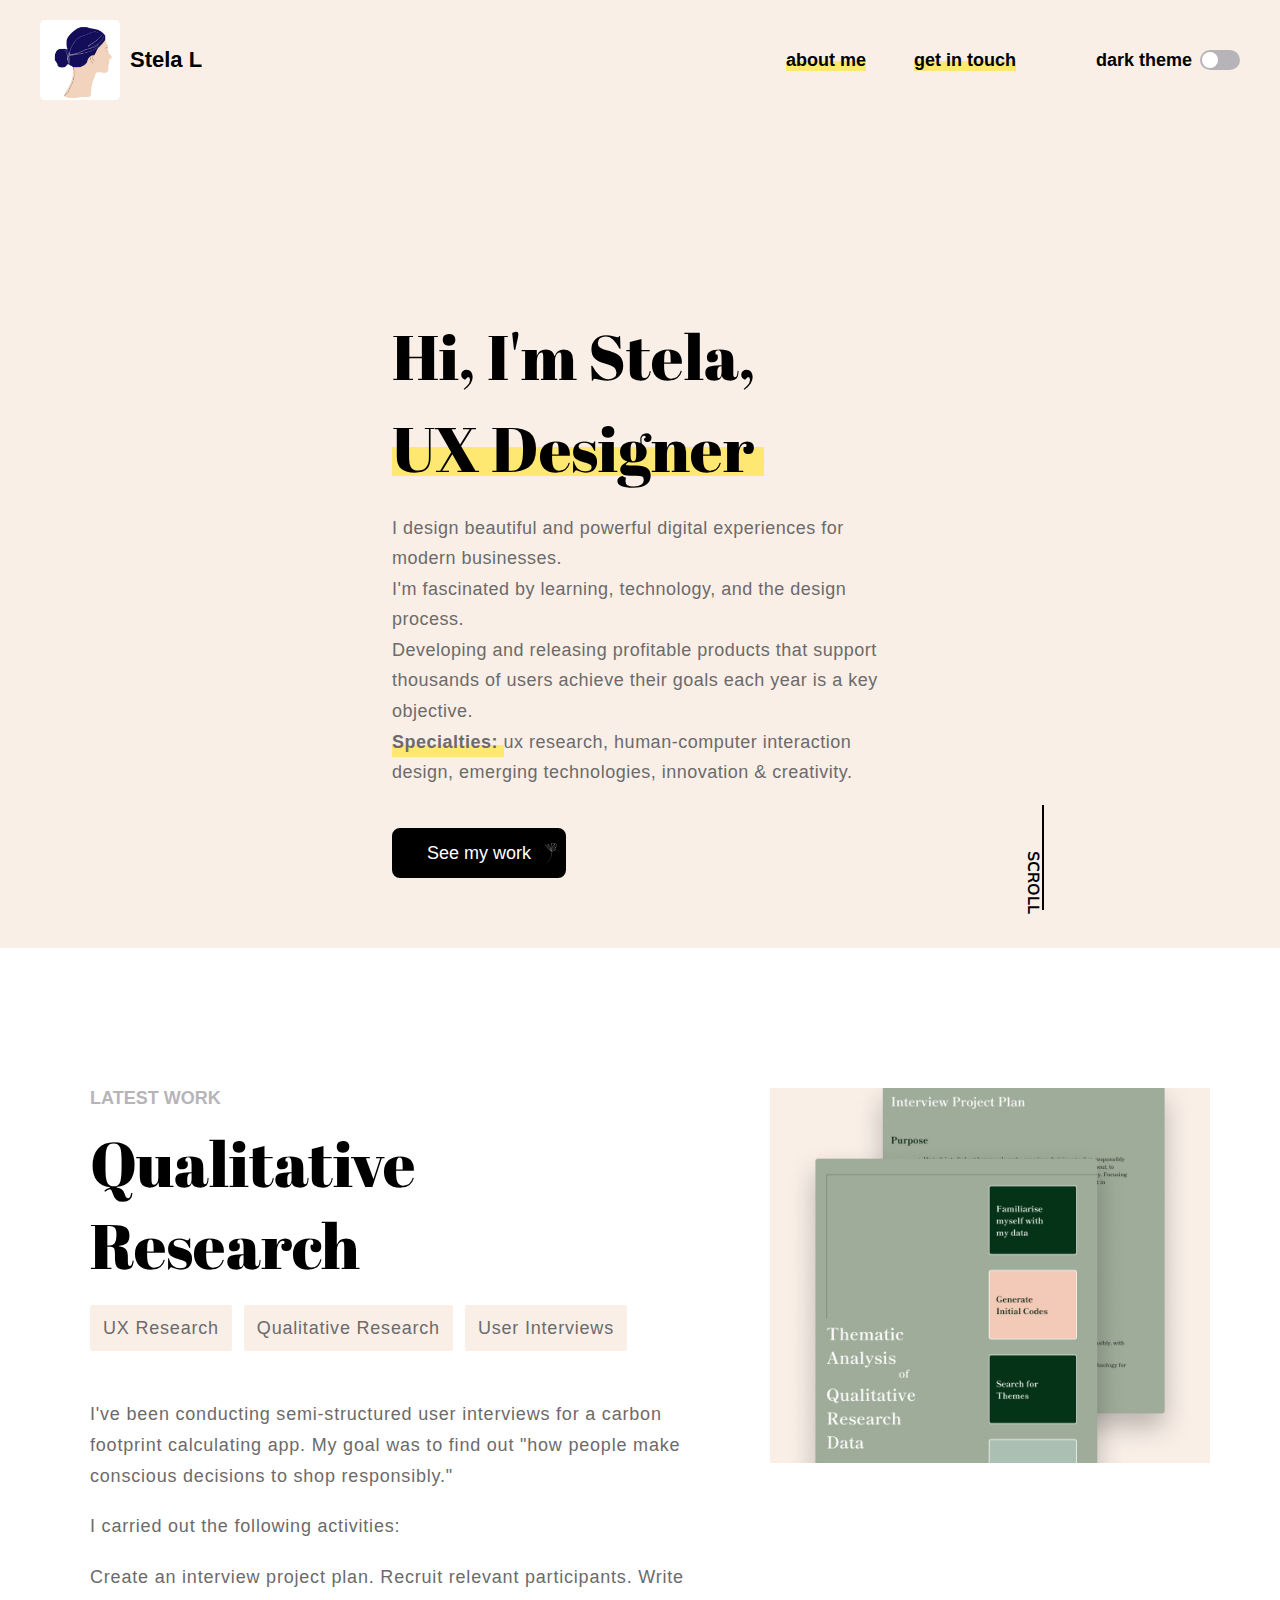
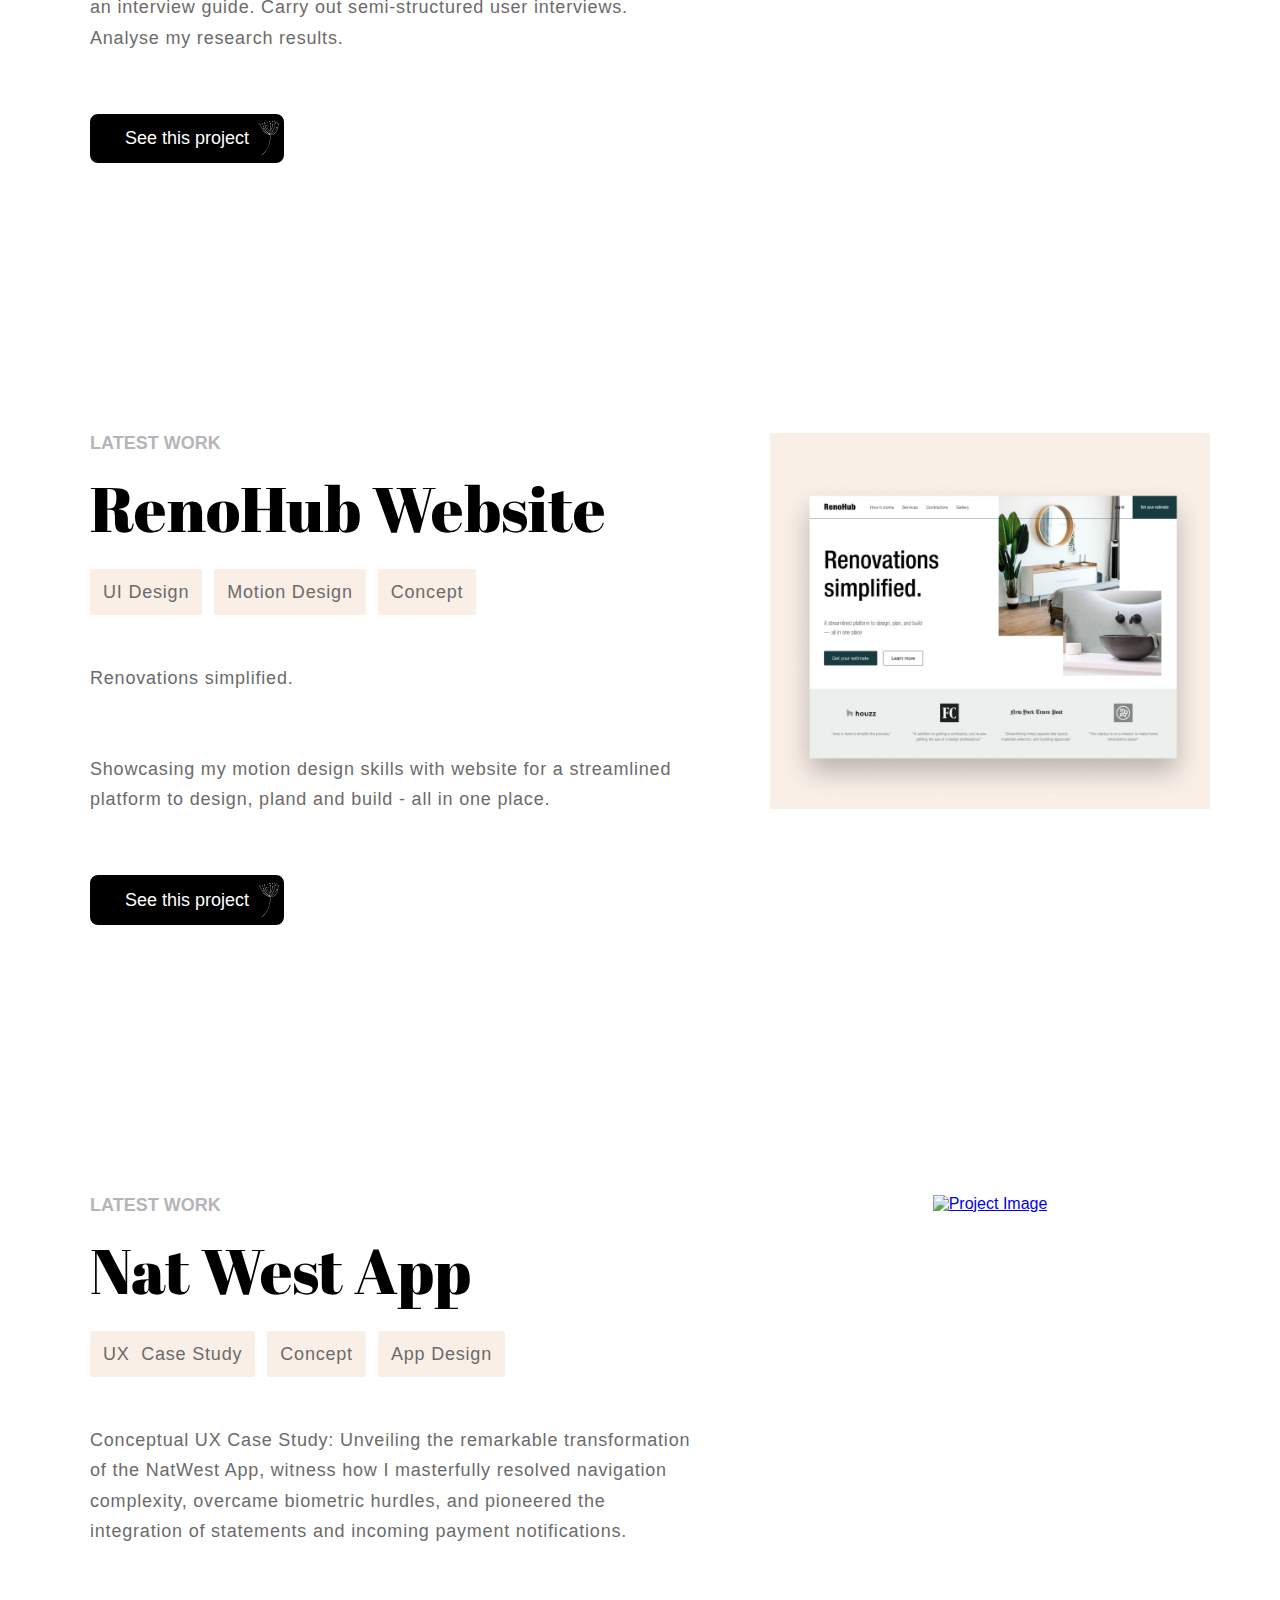
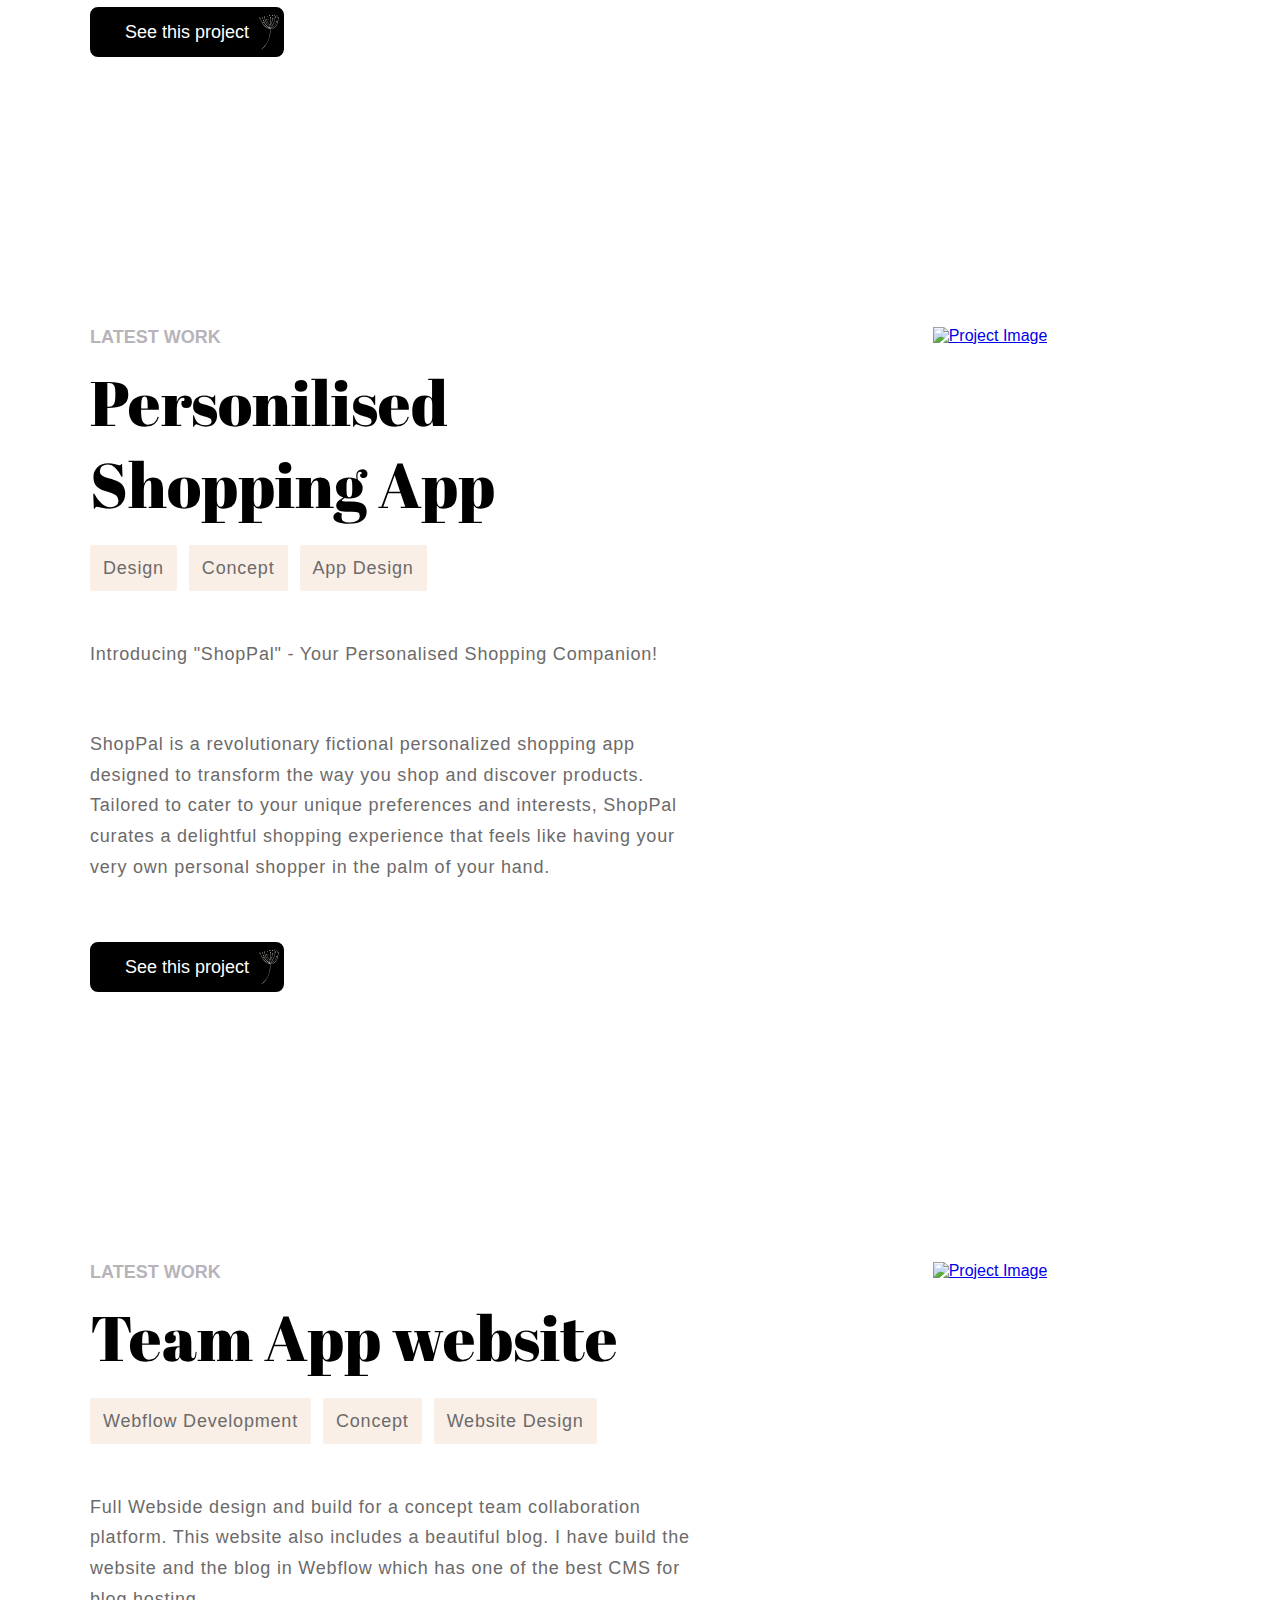
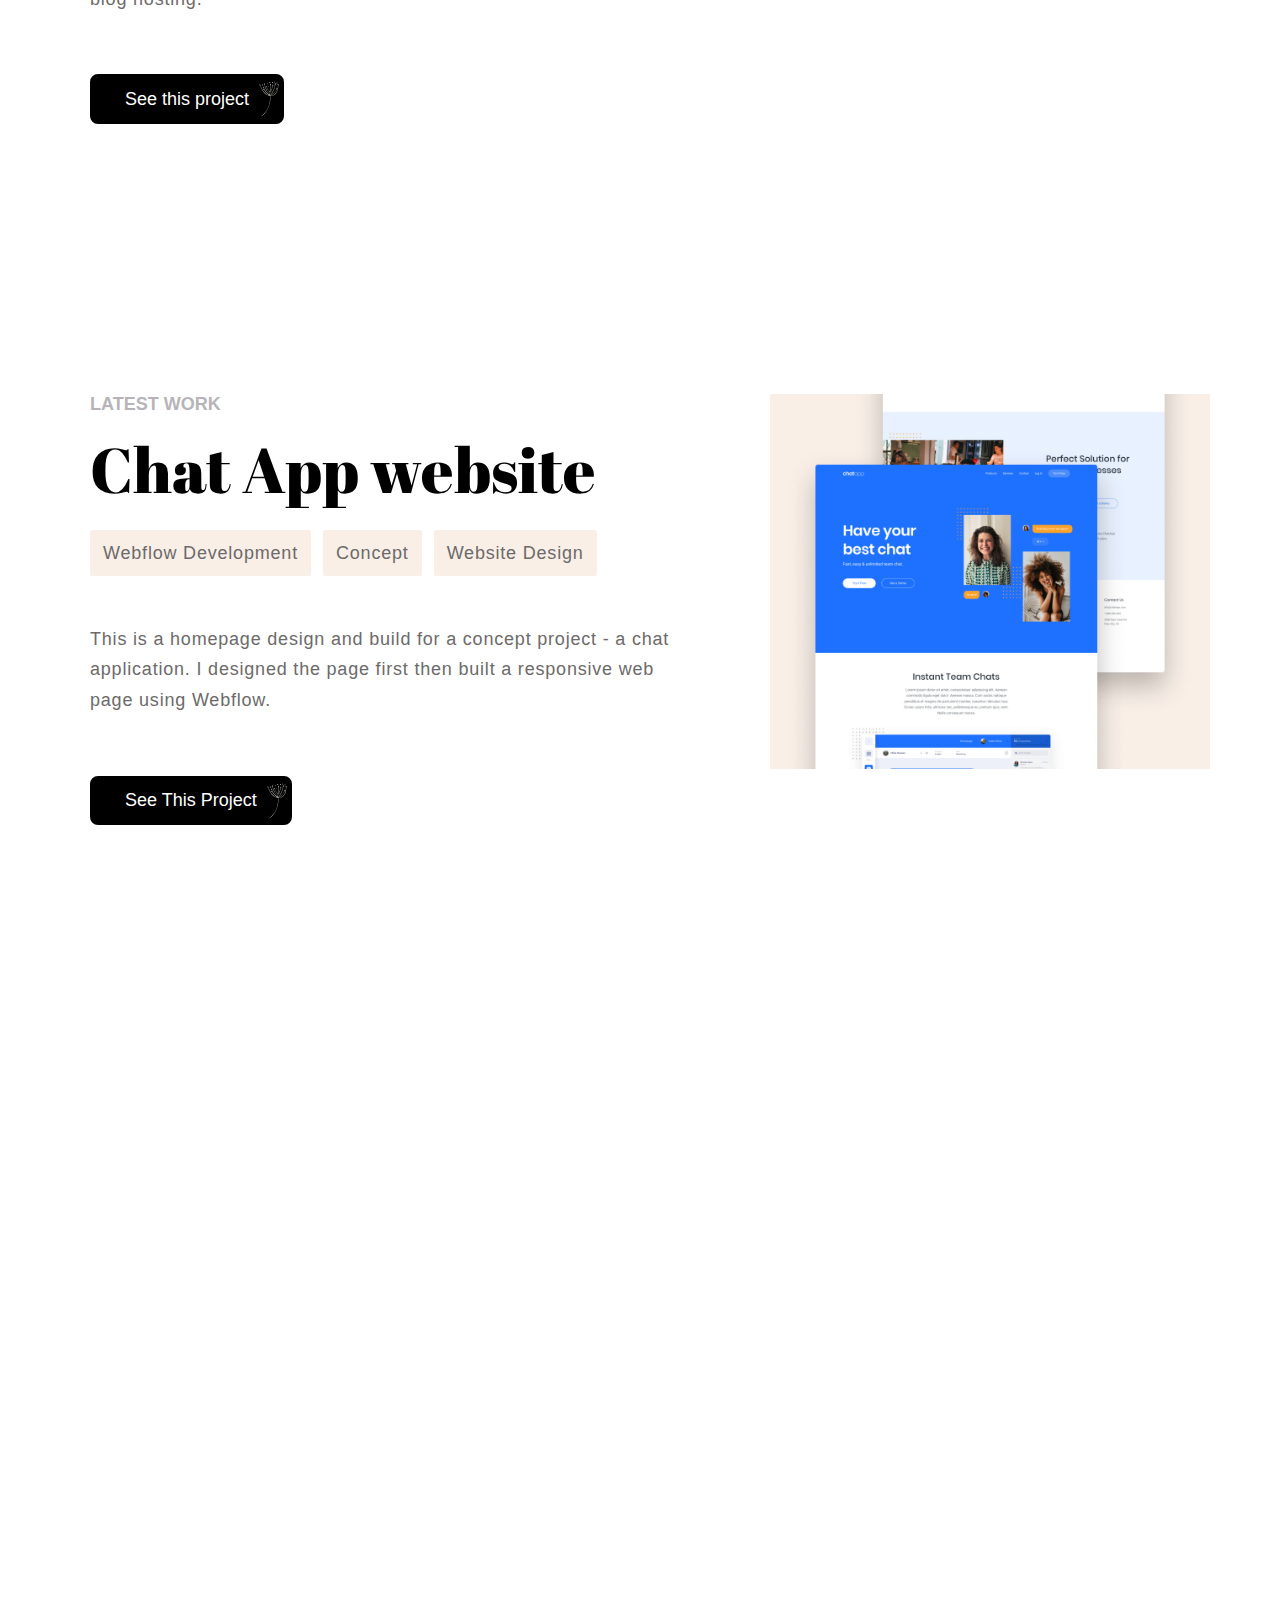
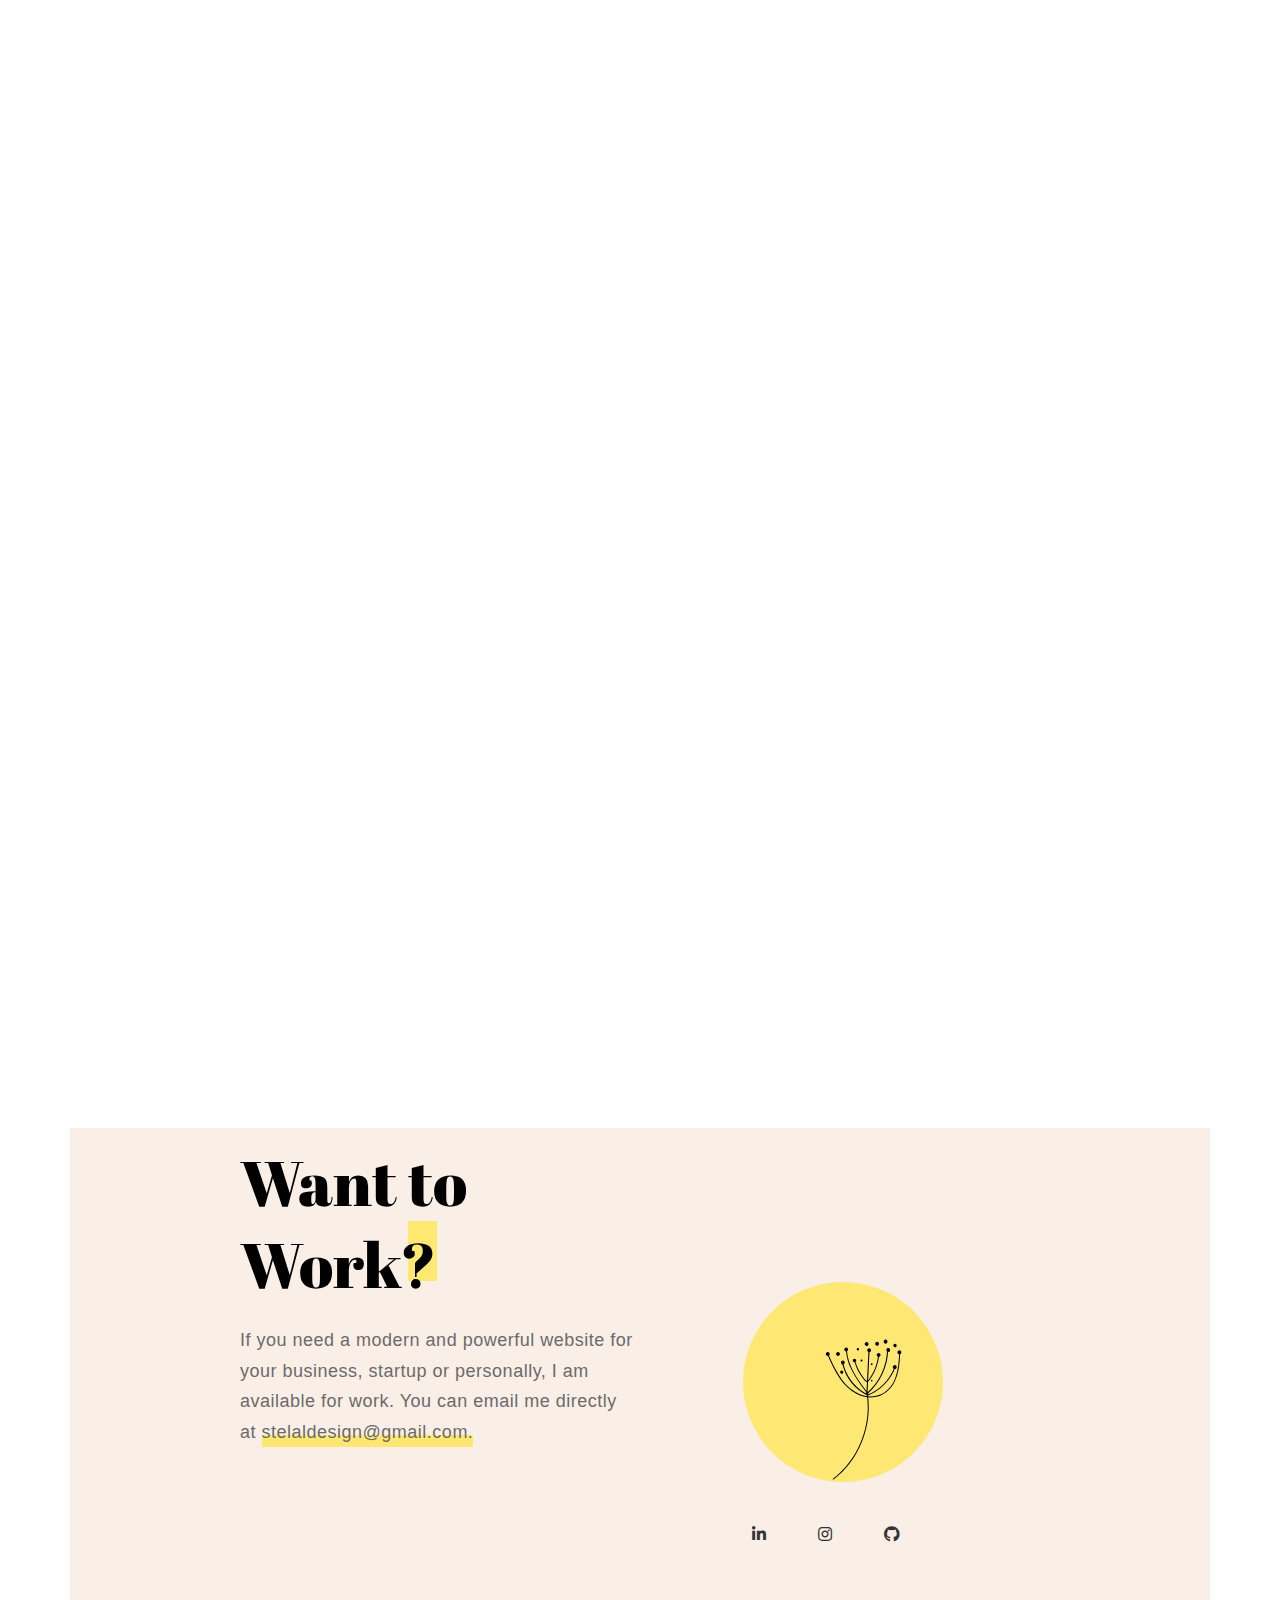
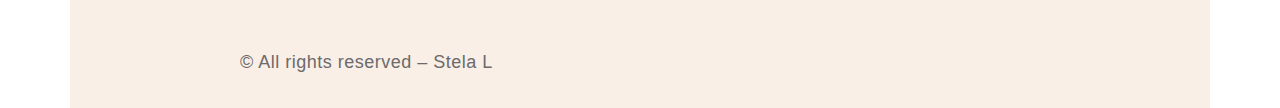
==== index.html @ 9dff99fd "Add files via upload" ====
<!DOCTYPE html>
<html lang="en">
	<head>
    <meta charset="UTF-8">
     <meta name="viewport" content="width=device-width, initial-scale=1, maximum-scale=1, user-scalable=no">
    <meta http-equiv="X-UA-Compatible" content="ie=edge">
	<meta name="description" content="Portfolio Website of Stela L Web Developer and UI/UX Designer">
    <title>Stela L Portfolio Website</title>
	<link rel="apple-touch-icon" sizes="180x180" href="/assets/favicon/apple-touch-icon.png">
<link rel="icon" type="image/png" sizes="32x32" href="/assets/favicon/favicon-32x32.png">
<link rel="icon" type="image/png" sizes="16x16" href="assets/favicon/favicon-16x16.png">
<link rel="manifest" href="/site.webmanifest">
<link rel="mask-icon" href="/assets/favicon/safari-pinned-tab.svg" color="#f9efe7">
<meta name="msapplication-TileColor" content="#da532c">
<meta name="theme-color" content="#ffffff">
    <!-- =====  CSS ===== -->

    <link rel="stylesheet" href="styles.css">
    <!-- ===== Google Fonts ===== -->
    <link rel="preconnect" href="https://fonts.googleapis.com">
<link rel="preconnect" href="https://fonts.gstatic.com" crossorigin>
<link href="https://fonts.googleapis.com/css2?family=Abril+Fatface&display=swap" rel="stylesheet">
	<link rel="preconnect" href="https://fonts.googleapis.com">
<link rel="preconnect" href="https://fonts.gstatic.com" crossorigin>
<link href="https://fonts.googleapis.com/css2?family=Abril+Fatface&family=Mulish:wght@300&display=swap" rel="stylesheet">
		 <!-- ===== Adobe Fonts ===== -->
		<link rel="stylesheet" href="https://use.typekit.net/klg1hzj.css">

    <!-- ===== Boxicons CSS ===== -->
    <link href="https://unpkg.com/boxicons@2.1.1/css/boxicons.min.css" rel="stylesheet">
    <link rel="stylesheet" href="https://cdnjs.cloudflare.com/ajax/libs/font-awesome/6.2.1/css/all.min.css"/>
    <link rel="stylesheet" href="https://cdnjs.cloudflare.com/ajax/libs/font-awesome/5.15.2/css/all.min.css">
  </head>
  <body>
    <header class="navbar">
  <div class="navbar-container">
    <div class="logo">
      <a href="#">
        <img src="assets/profile illustration.jpg" alt="Logo">
      </a>
      <a href="index.html" class="logo-text">Stela L</a>
    </div>
    <div class="nav-links">
      <a href="#What-I-Do-Section" class="highlight-link">about me</a>
  <a href="#contact-footer" class="highlight-link">get in Touch</a>
      <div class="theme-toggle">
        <input type="checkbox" id="theme-toggle-checkbox" class="theme-toggle-checkbox">Dark theme
        <label for="theme-toggle-checkbox" class="theme-toggle-label"></label>
      </div>
    </div>
  </div>
</header>

       <section class="hero-section">
  <div class="hero-wrap">
    <div class="container">
      <div class="headline-wrap">
        <h1 class="hero-heading hidden">Hi, I'm Stela,</h1>
        <h1 class="hero-subheading hidden show">UX Designer</h1>
      </div>
      <p class="hero-paragraph hidden">I design beautiful and powerful digital experiences for modern businesses.</p>
      <p class="hero-paragraph hidden">I'm fascinated by learning, technology, and the design process.</p>
      <p class="hero-paragraph hidden">Developing and releasing profitable products that support thousands of users achieve their goals each year is a key objective.</p>
      <p class="hero-paragraph hidden"><span class="highlight_p"><strong>Specialties:</strong> </span>  ux research, human-computer interaction design, emerging technologies, innovation &amp; creativity.</p>
      <div class="button-wrapper hidden">
        <a href="#projects" class="button">
          <span class="link-text">See my work</span>
          <svg class="button-svg" viewBox="0 0 50 50">
            <!-- Replace 'flower.svg' with the path to your flower SVG file -->
            <use xlink:href="flower.svg#flower"></use>s
          </svg>
        </a>
      </div>
    </div>
  </div>
</section>

       <div class="scroll-wrapper hidden">
  <div class="container-relative">
    <div class="scroll-block">
      <div class="scroll-arrow"></div>
    </div>
    <div class="scroll-text">scroll</div>
  </div>
</div>
     
                <!-- =====  Work Section ===== -->
	    <section class="work-section" id="projects">
  <div class="container">
    <div class="left-side">
      <div class="work-details">
        <h5 class="section-heading">Latest Work</h5>
        <h1 class="project-name">Qualitative Research</h1>
		  <div class="tags-wrapper">
		  <div class="tag">
			  <p>UX Research</p></div>
		  <div class="tag">
			  <p>Qualitative Research</p></div>
		  <div class="tag">
			  <p>User Interviews</p></div></div>
			  
<p>I've been conducting semi-structured user interviews for a carbon footprint calculating app. My goal was to find out "how people make conscious decisions to shop responsibly."</p>
	<div class="p-activities">
		  <p>I carried out the following activities: </p>
<p>Create an interview project plan.
Recruit relevant participants.
Write an interview guide.
Carry out semi-structured user interviews.
Analyse my research results.</p>
	</div>
        <a href="project6_qualitative_research.html" class="button">
  <span class="link-text">See this project</span>
  <svg class="button-svg" viewBox="0 0 50 50">
    <!-- Replace 'flower.svg' with the path to your flower SVG file -->
<use xlink:href="flower.svg#flower"></use>
  </svg>
</a>
      </div>
    </div>
    <div class="right-side">
      <div class="project-image">
		  <a href="project6_qualitative_research.html">
        <img src="assets/research thumbnail.jpg" alt="Project Image"></a>
      </div>
      <div class="project-details">
        <a href="project6_qualitative_research.html" class="project-link">See this project</a>
        <span class="arrow">&#8594;</span>
      </div>
    </div>
  </div>
</section>
	  <section class="work-section">
  <div class="container">
    <div class="left-side">
      <div class="work-details">
        <h5 class="section-heading">Latest Work</h5>
        <h1 class="project-name">RenoHub Website</h1>
		  <div class="tags-wrapper">
		  <div class="tag">
			  <p>UI Design</p></div>
		  <div class="tag">
			  <p>Motion Design</p></div>
		  <div class="tag">
			  <p>Concept</p></div></div>
		  <p>Renovations simplified.</p>

<p>Showcasing my motion design skills with website for a streamlined platform to design, pland and build - all in one place.</p>
        <a href="project5_RenoHub.html" class="button">
  <span class="link-text">See this project</span>
  <svg class="button-svg" viewBox="0 0 50 50">
    <!-- Replace 'flower.svg' with the path to your flower SVG file -->
<use xlink:href="flower.svg#flower"></use>
  </svg>
</a>
      </div>
    </div>
    <div class="right-side">
      <div class="project-image">
		  <a href="project5_RenoHub.html">
        <img src="assets/RenoHub thumbnail-min.jpg" alt="Project Image"></a>
      </div>
      <div class="project-details">
        <a href="project5_RenoHub.html" class="project-link">See this project</a>
        <span class="arrow">&#8594;</span>
      </div>
    </div>
  </div>
</section>
	  
      <section class="work-section hidden show" >
  <div class="container">
    <div class="left-side">
      <div class="work-details">
        <h5 class="section-heading">Latest Work</h5>
        <h1 class="project-name">Nat West App</h1>
		  <div class="tags-wrapper">
		  <div class="tag">
			  <p>UX&nbsp; Case Study</p>
		  </div>
		  <div class="tag">
			  <p>Concept</p></div>
		  <div class="tag">
			  <p>App Design</p>
	    </div></div>
        <p>Conceptual UX Case Study: Unveiling the remarkable transformation of the NatWest App, witness how I masterfully resolved navigation complexity, overcame biometric hurdles, and pioneered the integration of statements and incoming payment notifications.</p>
        <a href="project1_natwest.html" class="button">
  <span class="link-text">See this project</span>
  <svg class="button-svg" viewBox="0 0 50 50">
    <!-- Replace 'flower.svg' with the path to your flower SVG file -->
<use xlink:href="flower.svg#flower"></use>
  </svg>
</a>
      </div>
    </div>
    <div class="right-side">
      <div class="project-image">
		   <a href="project1_natwest.html">
        <img src="assets/Thumbnail-min.png" alt="Project Image"></a>
      </div>
      <div class="project-details">
        <a href="project1_natwest.html" class="project-link">See this project</a>
        <span class="arrow">&#8594;</span>
      </div>
    </div>
  </div>
</section>
	  <section class="work-section">
  <div class="container">
    <div class="left-side">
      <div class="work-details">
        <h5 class="section-heading">Latest Work</h5>
        <h1 class="project-name">Personilised Shopping App</h1>
		  <div class="tags-wrapper">
		  <div class="tag">
			  <p>Design</p></div>
		  <div class="tag">
			  <p>Concept</p></div>
		  <div class="tag">
			  <p>App Design</p></div></div>
		  <p>Introducing "ShopPal" - Your Personalised Shopping Companion!</p>

<p>ShopPal is a revolutionary fictional personalized shopping app designed to transform the way you shop and discover products. Tailored to cater to your unique preferences and interests, ShopPal curates a delightful shopping experience that feels like having your very own personal shopper in the palm of your hand.</p>
        <a href="project2_shoppingapp.html" class="button">
  <span class="link-text">See this project</span>
  <svg class="button-svg" viewBox="0 0 50 50">
    <!-- Replace 'flower.svg' with the path to your flower SVG file -->
<use xlink:href="flower.svg#flower"></use>
  </svg>
</a>
      </div>
    </div>
    <div class="right-side">
      <div class="project-image">
		  <a href="project2_shoppingapp.html">
        <img src="assets/Thumbnail_shopping app.jpg" alt="Project Image"></a>
      </div>
      <div class="project-details">
        <a href="#" class="project-link">See this project</a>
        <span class="arrow">&#8594;</span>
      </div>
    </div>
  </div>
</section>
	   <section class="work-section hidden show">
  <div class="container">
    <div class="left-side">
      <div class="work-details">
        <h5 class="section-heading">Latest Work</h5>
        <h1 class="project-name">Team App website</h1>
		  <div class="tags-wrapper">
		  <div class="tag">
			  <p>Webflow Development</p></div>
		  <div class="tag">
			  <p>Concept</p></div>
		  <div class="tag">
			  <p>Website Design</p></div></div>
        <p>Full Webside design and build for a concept team collaboration platform. This website also includes a beautiful blog. I have build the website and the blog in Webflow which has one of the best CMS for blog hosting.</p>
        <a href="project3_teamapp.html" class="button">
  <span class="link-text">See this project</span>
  <svg class="button-svg" viewBox="0 0 50 50">
    <!-- Replace 'flower.svg' with the path to your flower SVG file -->
<use xlink:href="flower.svg#flower"></use>
  </svg>
</a>
      </div>
    </div>
    <div class="right-side">
      <div class="project-image">
		  <a href="project3_teamapp.html">
        <img src="assets/Team.jpg" alt="Project Image"></a>
      </div>
      <div class="project-details">
        <a href="#" class="project-link">See This Project</a>
        <span class="arrow">&#8594;</span>
      </div>
    </div>
  </div>
</section>
	   <section class="work-section">
  <div class="container">
    <div class="left-side">
      <div class="work-details">
        <h5 class="section-heading">Latest Work</h5>
        <h1 class="project-name">Chat App website</h1>
		  <div class="tags-wrapper">
		  <div class="tag">
			  <p>Webflow Development</p></div>
		  <div class="tag">
			  <p>Concept</p></div>
		  <div class="tag">
			  <p>Website Design</p></div></div>
        <p>This is a homepage design and build for a concept project - a chat application. I designed the page first then built a responsive web page using Webflow.</p>
         <a href="project4_chatapp.html" class="button">
  <span class="link-text">See This Project</span>
  <svg class="button-svg" viewBox="0 0 50 50">
    <!-- Replace 'flower.svg' with the path to your flower SVG file -->
<use xlink:href="flower.svg#flower"></use>
			 </svg></a>
      </div>
    </div>
    <div class="right-side">
      <div class="project-image">
		  <a href="project4_chatapp.html">
        <img src="assets/Chat App.jpg" alt="Project Image"></a>
      </div>
      <div class="project-details">
        <a href="project4_chatapp.html" class="project-link">See This Project</a>
        <span class="arrow">&#8594;</span>
      </div>
    </div>
  </div>
</section>
	    <section class="work-section fade-in-section" id="What-I-Do-Section">
  <div class="container" >
    <div class="left-side">
      <div class="work-details" >
        
		  <h1 class="project-name">What <span class="highlight">I do</span></h1>
		   <div class="project-image">
		  <img class="me-img" src="assets/Me Website.svg" alt="Stela L designer image">
		  </div>
      </div>
    </div>
    <div class="right-side">
      <h2> Design and Research</h2>
		<p>I am a passionate web designer dedicated to crafting beautiful and powerful digital experiences tailored for modern businesses. With a deep fascination for learning, technology, and the design process, I thrive on the opportunity to create innovative digital experiences that leave a lasting impact.&nbsp;<strong>My ultimate objective is to develop and release profitable products that serve thousands of users, enabling them to achieve their goals effectively year after year.</strong> </p> 
		<p>As a specialist in UX research, human-computer interaction design, emerging technologies, innovation, and creativity, I am committed to pushing the boundaries of what's possible in the digital realm. Driven by a relentless curiosity and a keen eye for detail, I approach each project with enthusiasm and a user-centric mindset. By incorporating the latest industry trends and best practices, I ensure that every website I design not only looks stunning but also delivers seamless functionality and a delightful user experience. I believe that great design goes beyond aesthetics, it is about creating a meaningful connection between businesses and their target audience. Combining creativity with a data-driven approach, I continuously seek to refine my skills and stay at the forefront of the ever-evolving digital landscape.</p> 
	  <p>Join me on this journey of innovation and excellence as we unlock the full potential of your business through the power of design. Let's collaborate and bring your vision to life! </p><p>Thank you for visiting my portfolio, and I look forward to the possibility of working together to achieve greatness in the digital world.</p>
		
  </div>
			</div>
</section>

    
          <!-- =====  Footer ===== -->
<footer id="contact-footer">
  <div class="container">
    <div class="left-side">
      <div class="want-to-work">
		  <h1>Want <span class="highlight">to Work?</span></h1>
        <p class="footer-text">If you need a modern and powerful website for your business, startup or personally, I am available for work. You can email me directly at <span class="highlight_p">stelaldesign@gmail.com.</span></p>
		 
		  <p class="copyright" >© All rights reserved – Stela L</p>
      </div>
      
    </div>
    <div class="right-side">
		<div class="footer-image">
        <img src="assets/flower-circle.svg" alt="flower footer Image">
      </div>
		 <div class="social-icons">
    <a href="https://www.linkedin.com/in/stela-lyutskanova-644443108" target="_blank"><i class="fab fa-linkedin-in"></i></a>
    <a href="https://www.instagram.com/stelaldesign/?utm_source=qr&igshid=MzNlNGNkZWQ4Mg%3D%3D" target="_blank"><i class="fab fa-instagram"></i></a>
    <a href="https://github.com/slyuts01" target="_blank"><i class="fab fa-github"></i></a>
  </div>
        
      </div>
      
    </div>

</footer>
	<script src="app.js"></script>
  </body>
</html>
---- styles.css ----
* {
margin: 0;
padding: 0;
box-sizing: border-box;
}


body {
height: 100vh;
	font-family: "halyard-display", sans-serif;
font-weight: 300;
font-style: normal;
}

h1, h2, h3, h4 {
	font-family: 'Abril Fatface', cursive;
}

h1 {
	font-size: 7vh;
	line-height: 130%;
	font-weight: 400;
	margin-top: 13px;
	margin-right: 10px;
}
p {

	font-size: 18px;
	line-height: 1.7em;
	color:#6c6a6a;
	font-weight: 400;
	letter-spacing: 0.5px;
	
}



/* ===== Button ===== */


        /* ===== Nav-Bar ===== */
.navbar {
  background-color: #F9EFE7;
  padding: 20px;
}

.navbar-container {
  display: flex;
  justify-content: space-between;
  align-items: center;
  max-width: 1200px;
  margin: 0 auto;
}

.logo {
	display:flex;
	align-items: center;
}

.logo a {
  display: flex;
  align-items: center;
  text-decoration: none;
  color: #000;
}

.logo img {
  width: 80px;
  height: 80px;
  margin-right: 10px;
border-radius: 5px;
}

.logo-text {
  font-size: 22px;
	line-height: 1.8;
	font-weight: 900;
}

.nav-links {
  display: flex;
  align-items: center;
}

.highlight-link {
  color: #000;
  text-decoration: none;
  position: relative;
	margin-left: 48px;
	font-size: 18px;
	text-transform: lowercase;
	font-weight: 700;
	transition: all .2s;
	box-shadow: inset 0 -10px #ffe872;
}

.highlight-link:hover {
	box-shadow: inset 0 -22px #ffe872;
}



.highlight-link:hover::after {
  transform: scaleY(1);
}

.theme-toggle {
  display: flex;
  align-items: center;
  margin-left: 80px;
	
	font-size: 18px;
	text-transform: lowercase;
	font-weight: 700;
}

.theme-toggle-checkbox {
  display: none;
}

.theme-toggle-label {
  width: 40px;
  height: 20px;
  background-color: #B7B4B9;
  border-radius: 10px;
  position: relative;
  cursor: pointer;
margin-left: 8px;
}

.theme-toggle-label::after {
  content: '';
  width: 16px;
  height: 16px;
  background-color: #fff;
  border-radius: 50%;
  position: absolute;
  top: 2px;
  left: 2px;
  transition: transform 0.3s ease;
}

.theme-toggle-checkbox:checked + .theme-toggle-label {
  background-color: #000;
}

.theme-toggle-checkbox:checked + .theme-toggle-label::after {
  transform: translateX(20px);
}


        /* Hero Section */

.hero-section {
  display: flex;
  align-items: flex-start;
  justify-content: center;
  min-height: 85vh;
  background-color: #F9EFE7;
}

.hero-wrap {
  max-width: 800px;
  padding: 22vh 60px 70px;
}

.hero-paragraph {
  max-width: 496px;
	
}


.container {
  display: flex;
  flex-direction: column;
  align-items: flex-start;
}

.headline-wrap {
  margin-bottom: 24px;
}

.hero-heading {
  font-size: 7vh;
  line-height: 1.2;
  margin: 0;
  position: relative;
}

/* Updated CSS targeting the .hero-subheading class */
.hero-subheading {
  position: relative;
  z-index: 1;
  opacity: 0;
  transition: width 0.2s ease-out, opacity 0.2s ease-out;
}

.hero-subheading::before {
  content: "";
  width: 100%;
  height: 36%;
  background: #ffe872;
  position: absolute;
  border: 0;
  left: 0;
  bottom: 15%;
  z-index: -1;
  opacity: 0;
  transition: width 0.2s ease-out, opacity 0.2s ease-out;
}

/* Updated CSS for the .hero-subheading show class */
.hero-subheading.show::before {
  width: 100%;
  opacity: 1;
  transition: width 0.2s ease-out 0.2s, opacity 0.2s ease-out 0.2s;
}

/* Updated CSS for the .hero-subheading show class */
.hero-subheading.show {
  width: 100%;
  opacity: 1;
  transition: width 0.2s ease-out 0.3s, opacity 0.3s ease-out 0.3s;
  z-index: 1;
}

.hero-section {
  opacity: 0;
  transform: translateY(50px);
  transition: opacity 1s ease-in-out, transform 1s ease-in-out;;
}

.hero-section.show {
  opacity: 1;
  transform: translateY(0);
}

.hero-section.show .hero-heading,
.hero-section.show .hero-paragraph,
.hero-section.show .button-wrapper {
  opacity: 1;
  transform: translateY(0);
  transition-delay: 0.2s;
}

.hero-heading,
.hero-paragraph,
.button-wrapper {
  opacity: 0;
  transform: translateY(50px);
  transition: opacity 1.5s ease-in-out, transform 1.5s ease-in-out;;
}

/* Add keyframe animations for each line of text */
@keyframes slideLeft {
  from {
    transform: translateX(-100%);
  }
  to {
    transform: translateX(0);
  }
}

@keyframes slideLeft {
  from {
    transform: translateX(-100%);
  }
  to {
    transform: translateX(0);
  }
}

@keyframes slideRight {
  from {
    transform: translateX(100%);
  }
  to {
    transform: translateX(0);
  }
}

@keyframes slideUp {
  from {
    transform: translateY(20px); /* Adjust the initial translateY for smoother motion */
    opacity: 0;
  }
  to {
    transform: translateY(0);
    opacity: 1;
  }
}

/* Apply animations to the individual elements */
.hero-heading {
  animation: slideLeft 1s ease forwards;
}

.hero-subheading {
  animation: slideRight 1s ease forwards;
}

.hero-paragraph {
  animation: slideUp 2s ease forwards;
  animation-delay: 2s; /* Delay the animation for the paragraphs */
}

.button-wrapper {
  animation: slideUp 1s ease forwards;
  animation-delay: 2s; /* Delay the animation for the button */
}


.button-wrapper {
  margin-top: 40px;
  text-align: left;
}

.button {
  display: inline-block;
  padding: 11px 32px 11px;
  background-color: #000;
  font-size: 18px;
  font-weight: 400;
  color: white;
  border: 3px solid #000;
  border-radius: 8px;
  cursor: pointer;
  position: relative; 
}

.button-svg {
  width: 20px;
  height: 20px;
  fill: #f0f3e5;
  position: absolute;
  top: 50%;
  right: 1%;
  transform: translateY(-50%);
  transition: transform 0.5s ease-in-out;
}

.button:hover .button-svg {
  transform: scale(1.2) translateY(-50%); /* Adjusted */
}

.scroll-wrapper {
  text-align: right;
  padding-left: 84px;
  padding-right: 84px;
  position: absolute;
  top: 88%;
  bottom: 10px;
  left: 0%;
  right: 0%;
	opacity: 0;
  transition: opacity 8s ease-in-out;
	z-index: 1;
}
.scroll-wrapper.visible {
  opacity: 1;
}
.scroll-arrow {
  width: 2px;
  height: 105px;
  transform-origin: 50% 100%;
  background-color: #000;
  display: inline-block;
  position: absolute;
  top: 0%;
  bottom: auto;
  left: 0%;
  right: auto;
}

.scroll-text {
  transform-origin: 0 0;
  text-transform: uppercase;
  font-weight: 700;
  display: inline-block;
  position: absolute;
  top: 50%;
  right: 13.5%;
  transform: translateY(-50%) rotate(90deg);
  font-family: 'Mulish', sans-serif;
}

.scroll-block {
  width: 46px;
  height: 105px;
  display: inline-block;
  position: absolute;
  bottom: 0%;
  right: 15%;
  overflow: hidden;
}

.scroll-arrow.animate {
  animation: scrollArrowAnimation 3s 6 alternate;
}

@keyframes scrollArrowAnimation {
  0% {
    transform: scaleY(1);
  }
  50% {
    transform: scaleY(0.5);
  }
  100% {
    transform: scaleY(1);
  }
}

.scroll-wrapper:hover .scroll-arrow {
  animation-name: scrollArrowAnimation;
}
.work-section {
  background-color: #ffff;
  padding-top: 140px;
	padding-bottom: 130px;
	 z-index: 0; 
	 padding-left: 20px; 
  padding-right: 20px; 
	margin: 0 auto;
}

.work-section .container {
  display: grid;
  grid-template-columns: 60% 40%;
  grid-gap: 20px;
  max-width: 1200px;
  margin: 0 auto;
}


.fade-in-section {
  opacity: 0;
  transform: translateY(20px); /* Move the element down by 20px */
  transition: opacity 0.5s ease, transform 0.5s ease;
}


.hidden {
  opacity: 0;
  transform: translateY(20px); /* Move the element down by 20px */
  transition: opacity 0.5s ease, transform 0.5s ease;
}

.show {
  opacity: 1;
  transform: translateY(0); /* Reset the transform */
}
 /* Media Queries */
        @media screen and (max-width: 1200px) {
            .container  {
                width: 90%;
            }
        }

        @media screen and (max-width: 768px) {
            .container  {
                width: 100%;
				margin-left: 10px; 
                margin-right: 10px; 
            }
			 .container{
                flex-direction: column; /* Change to column layout for mobile */
            }
            .right {
                margin-top: 10px; /* Add some space between left and right for mobile */
            }
			.work-section {
    padding-top: 80px; /* Adjust padding for smaller screens */
    padding-bottom: 80px; /* Adjust padding for smaller screens */
  }
        }


.left-side {
  display: flex;
  align-items: center;
}

.right-side {
  display: flex;
	flex-direction: column;
  align-items: center;
  justify-content: center;
}

.work-details {
  padding-right: 50px;
}

.section-heading {
  font-size: 18px;
	font-weight: 700;
  color: #b7b4b9;
  margin-bottom: 10px;
	text-transform:uppercase;
}

.project-name {
  font-size: 7vh;;
  margin-bottom: 20px;
}

.work-section p {
  margin-bottom: 60px;
	font-size: 18px;
	font-weight: 400;
	line-height: 1.7;
	letter-spacing: 0.8px;
}
.p-activities p{
	margin-bottom: 60px;
	margin-top: -40px;
}

.work-section .button {
  
  text-decoration: none;
}

.project-details {
  display: flex;
	height: 44px;
  align-items: center;
	padding-top: 2px;
	padding-left: 10px;
	bottom: -42px;
	left: auto;
	right: 0%;
	opacity: 0;
	transistion: opacity 0.3s ease;
}

.right-side:hover .project-details {
  opacity: 1;
  bottom: 0;
}

.tags-wrapper {
  display: flex;
	flex-wrap: wrap;
	margin-bottom: 32px;
}

.tag {
  margin-right: 12px;
	margin-bottom: 16px;
	padding-top: 8px;
	padding-left: 13px;
	padding-right: 13px;
	max-height: 46px;
	top: 0;
	border-radius: 2px;
	font-size: 13px;
	font-weight: 900;
	background-color: #f9efe7;
}

.project-link {
  color: #b7b4b9;
  text-decoration: none;
  font-weight: 600;
  margin-right: 12px;
	display: inline-block;
}

.work-section svg{
	width:40px;
	height: 35px;
	margin-right: -10px;
	stroke-width: 3px;
}

.link-text {
  display: inline-block;
  vertical-align: middle;
	
}

.flower {
 height: 100px;
	width: 100px;
  position: absolute;
stroke:white;
  top: 40%;
  right: -30px;
  transition: transform 0.3s ease-in-out;
}

.work-section .button:hover .button-svg {
  transform: translateX(10px);
}

/* Adjust the animation properties as needed */
.work-section .button:hover .button-svg  use {
  animation: windBlow 1s infinite alternate;
}

@keyframes windBlow {
  0% {
    transform: translateX(0);
  }
  50% {
    transform: translateX(5px) rotate(5deg);
  }
  100% {
    transform: translateX(0);
  }
}
.arrow {
  font-size: 24px;
	 color: #b7b4b9;
	opacity: 0;
  transition: opacity 0.3s ease;
	
} 
.right-side:hover .arrow {
  opacity: 1;
}

.right-side:hover .project-image img {
  transform: translateY(10px);
}

.project-image img {
	 max-width: 100%;
  transition: transform 0.3s ease;
}

/* Dark theme styles */
body.dark-mode {
  background-color: #1a1a1a;
  color: #fff;
}

.dark-mode .navbar {
  background-color: #333;
}

.dark-mode .logo-text {
  color: #fff;
}

.dark-mode .highlight-link {
  color: #fff;
	box-shadow: none;
}

.dark-mode .theme-toggle-label::before {
  background-color: #fff;
}

.dark-mode .hero-section {
  background-color: #1a1a1a;
}

.dark-mode .hero-heading {
  color: #fff;
}

.dark-mode .hero-subheading {
  color: #7D525B;
}
.dark-mode .hero-subheading::before {
	display:none;
}

.dark-mode .highlight_p {
  color: #7D525B;
	font-weight: 900;
	font-size: 18px;
	background-image:none;
}
.dark-mode .hero-paragraph {
  color: #c0c0c0;
}

.dark-mode .button {
  background-color: #7D525B;
  color: #fff;
}

.dark-mode .scroll-text {
  color: #fff;
}

.dark-mode .work-details {
  color: #fff;
}

.dark-mode .section-heading {
  color: #fff;
}

.dark-mode .project-name {
  color: #7D525B;
}

.dark-mode .tags-wrapper .tag {
  background-color: #333;
  color: #fff;
}

.dark-mode .work-section {
  background-color: #1a1a1a;
}

.dark-mode .project-details .arrow {
  color: #fff;
}

.dark-mode footer {
  background-color: #333;
}
.dark-mode footer h1{
	color:#7D525B;
}
.dark-mode footer a {
  color: #fff;
}

.dark-mode .social-icons a {
  color: #fff;
}

.dark-mode .highlight::before {
	display: none;
}


/* ===== What I do section ===== */

.right-side h2 {
	margin-top: 90px;
	margin-bottom: 20px;
	text-align: start;
}

.right-side p {
	margin-bottom: 30px;
}

.highlight {
	position: relative;
	z-index: 1;
}

.highlight::before {
	content: "";
	width: 100%;
	height: 36%;
	background: #ffe872;
	position: absolute;
	border: 0;
	left: 0;
	bottom: 15%;
	z-index: -1;
}

/* Footer */

footer {
	background-color: #f9efe7;
	padding: 0px;
	margin: 70px;
}

footer .container {
	display: grid;
	grid-template-columns: 1fr 1fr;
	grid-gap: 10px;
	align-items: stretch;
	margin: 170px;
}

.left-side {
	grid-column: 1 / span 1;
}

.want-to-work {
	margin-bottom: 20px;
}

.want-to-work .footer-text {
	margin-top: 20px;
	max-width: 600px;
	transition: opacity 0.5s ease-in-out;
}

.want-to-work.fade-in {
	opacity: 1;
}

.footer-image {
	text-align: center;
	margin: 20px;
}

.footer-image img {
	min-width: 200px;
}

.footer-links {
	margin-top: 100px;
	margin-bottom: 10px;
}

.footer-links a {
	text-decoration: none;
	font-weight: 700;
	font-size: 22px;
	color: black;
	margin: 15px;
}

.social-icons {
	display: flex;
	justify-content: left;
}

.social-icons a {
	margin-right: 10px;
}

.right-side {
	grid-column: 2 / span 1;
}

.right-side.fade-in {
	opacity: 1;
	transform: translateX(0);
	transition: opacity 0.5s ease-in-out, transform 0.5s ease-in-out;
}

.copyright {
	margin-top: 200px;
	margin-bottom: 10px;
}


footer .social-icons a {
	margin-top: 20px;
	margin-left: 8px;
	color: #333;
	text-decoration: none;
	height: 48px;
	width: 48px;
}


footer .social-icons a:hover {
	color: #666;
}

@media (max-width: 768px) {
	.left-side {
		padding: 10px;
	}
}

@media (max-width: 768px) {
  .work-section {
    padding-top: 80px; /* Adjust padding for smaller screens */
    padding-bottom: 80px; /* Adjust padding for smaller screens */
  }

  .work-section .container {
    display: flex; 
    flex-direction: column; 
  }

  .right-side {
    text-align: center;
    margin-top: 20px;
  }

  .work-details {
    padding-right: 0; 
    text-align: center; 
  }
}

.highlight_p{position: relative;
  z-index: 1;
	background-image: linear-gradient(transparent 50%, #ffe872 50%);
  padding-bottom: 5px; }

@media (max-width: 768px) {
  h1 {
    font-size: 5vh; 
    line-height: 120%; 
    margin-top: 8px; 
    margin-right: 0; 
  }

  p {
    font-size: 16px; /* Adjust the font size for smaller screens */
    line-height: 1.6; /* Adjust the line-height for better readability */
  }
}

@media (max-width: 768px) {
	.left-side {
		padding: 10px;
	}
	.footer-links {
		margin-top: 30px;
		margin-bottom: 5px;
	}
	.social-icons {
		margin-top: 30px;
		margin-bottom: 5px;
	}
	.right-side {
		grid-column: 1 / span 1; 
		display: flex;
		flex-direction: column; 
		align-items: left; 
	}
	.right-side .footer-image,
	.right-side .footer-links,
	.right-side .social-icons {
		margin: 10px 0; 
	}
	footer {
		margin: 0 auto;
	}
}

@media (max-width: 768px) {
	.highlight::before {
		height: 30%;
		 
	}
}


@media (max-width: 768px) {
	.scroll-wrapper {
		display: none;
	}
}
@media (max-width: 768px) {
	.nav-links a {
		display:none;
	}
}

@media screen and (min-width: 1024px) {
  .work-section {
    padding-left: 90px; /* Add left margin for laptops */
    padding-right: 90px; /* Add right margin for laptops */
  }
	.me-img {
		padding-top: 40px;
    width: 400px; /* Adjust the width for laptops */
    height: auto; /* Allow the height to adjust proportionally */
  }
}
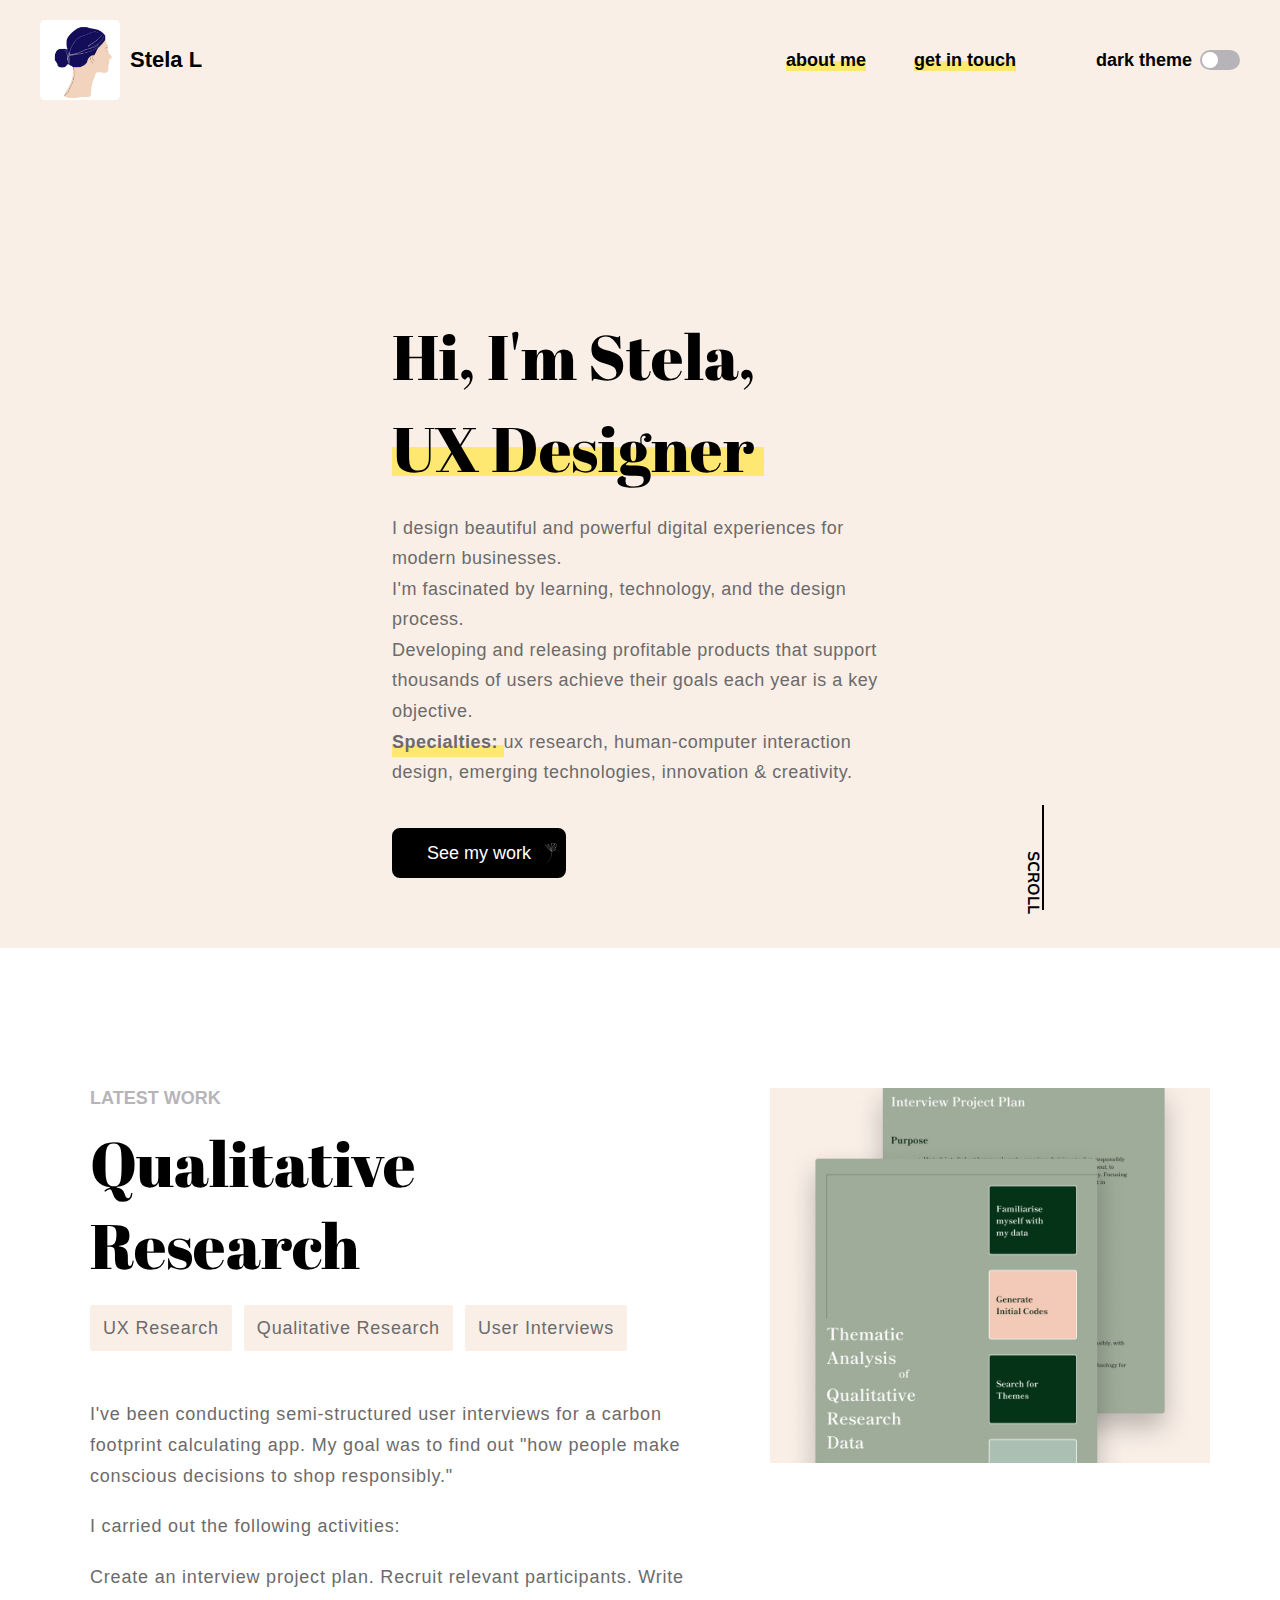
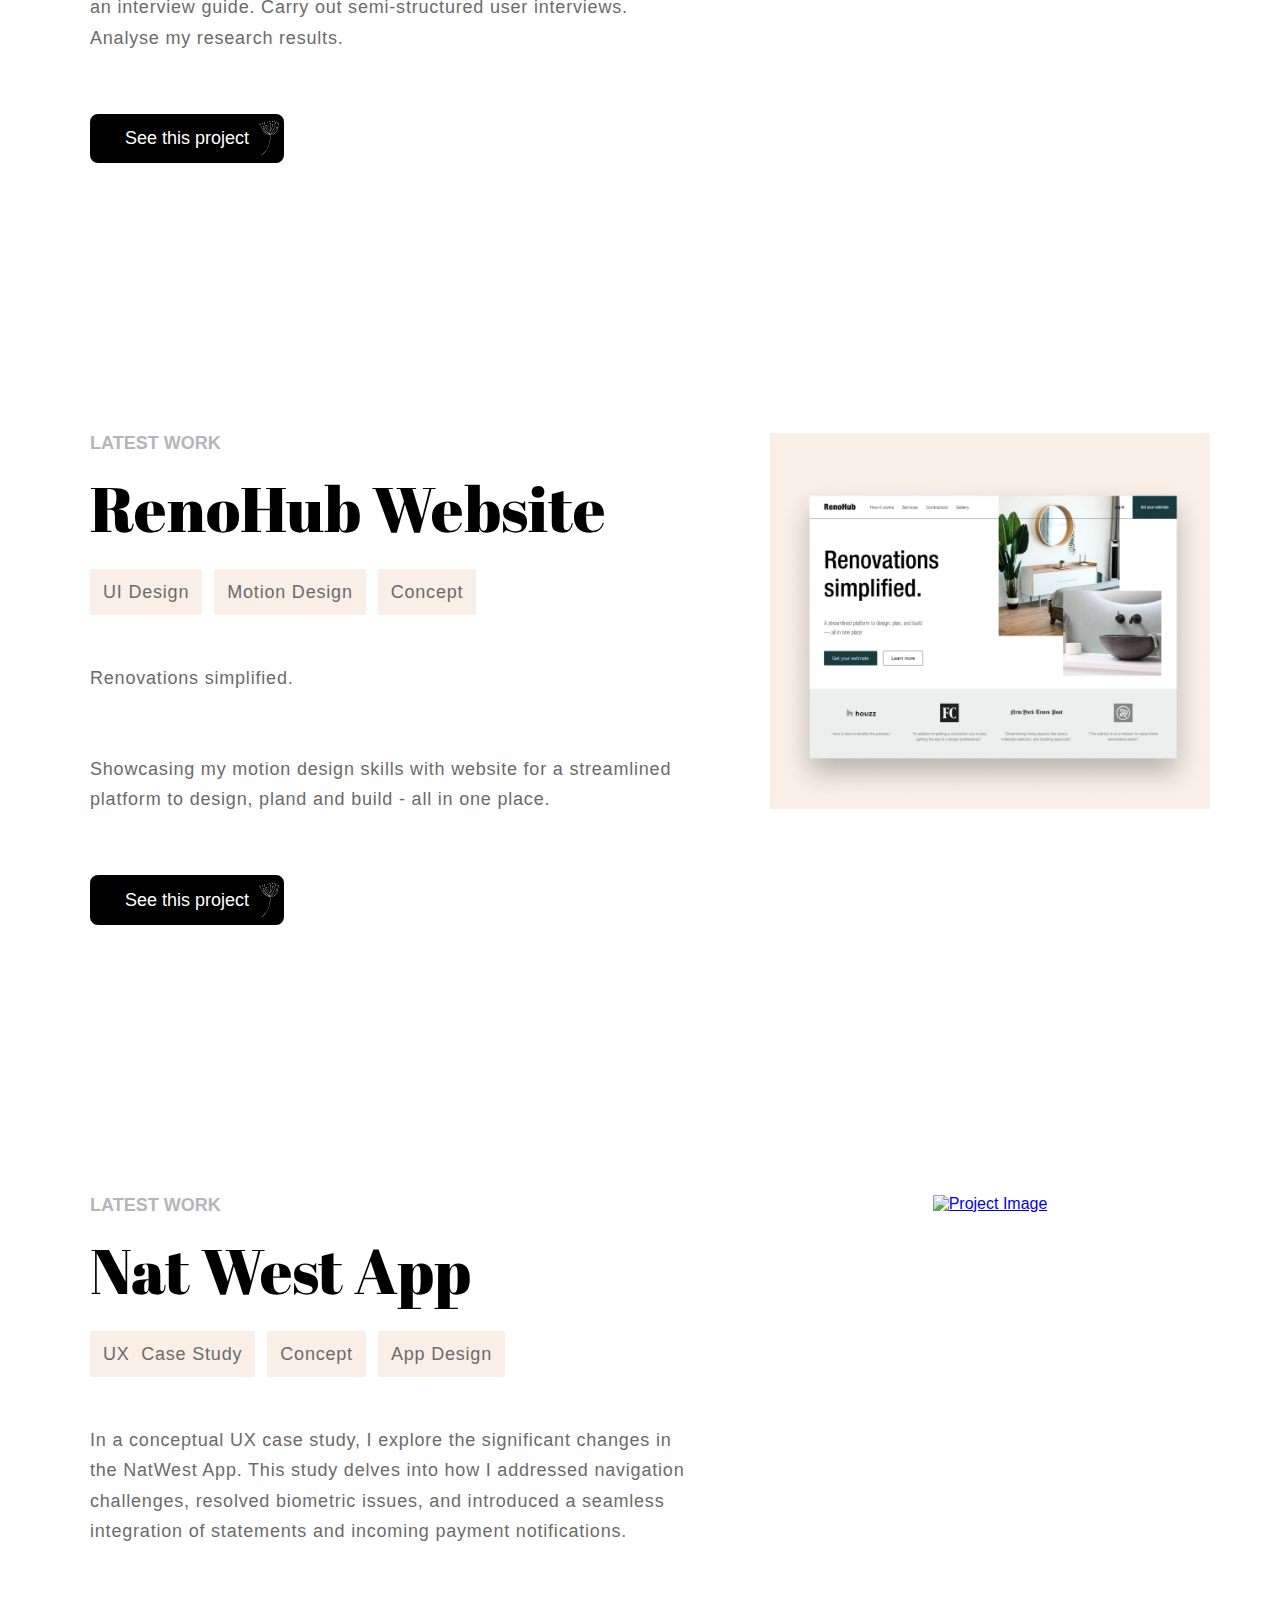
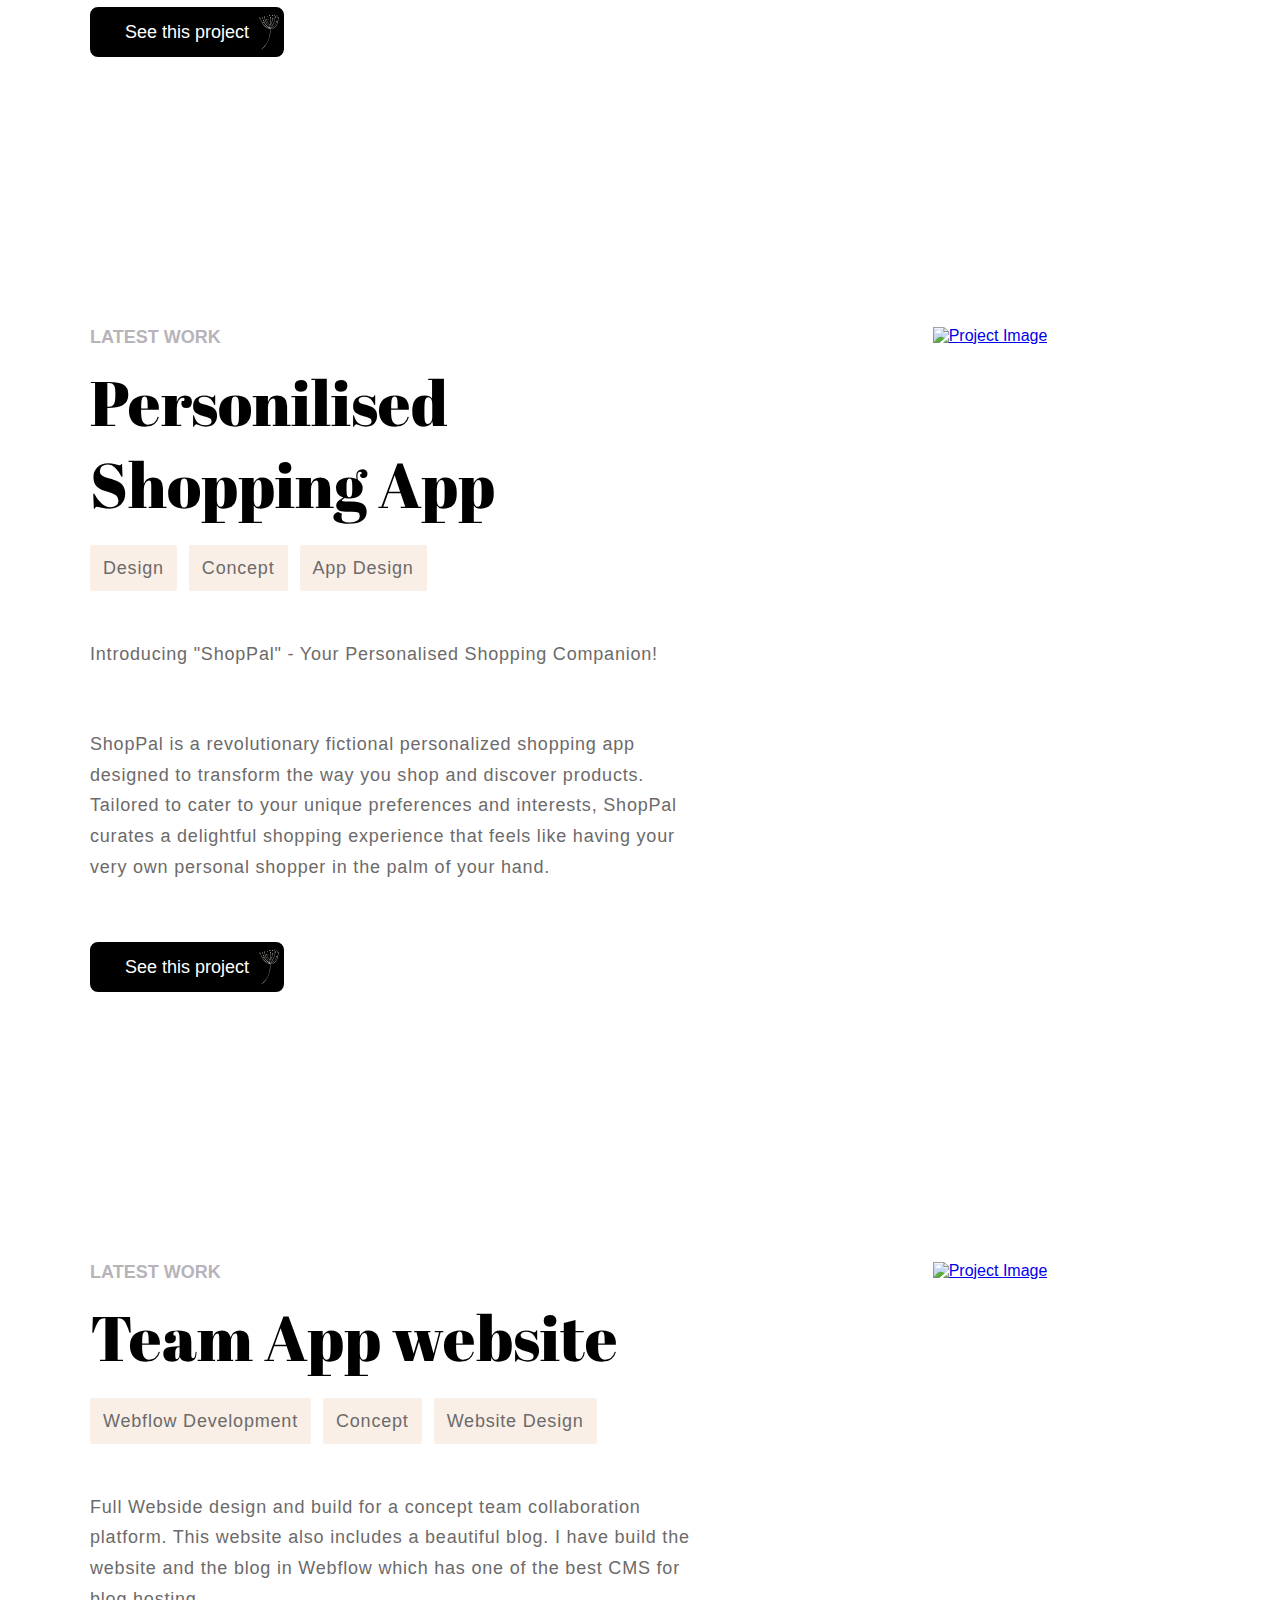
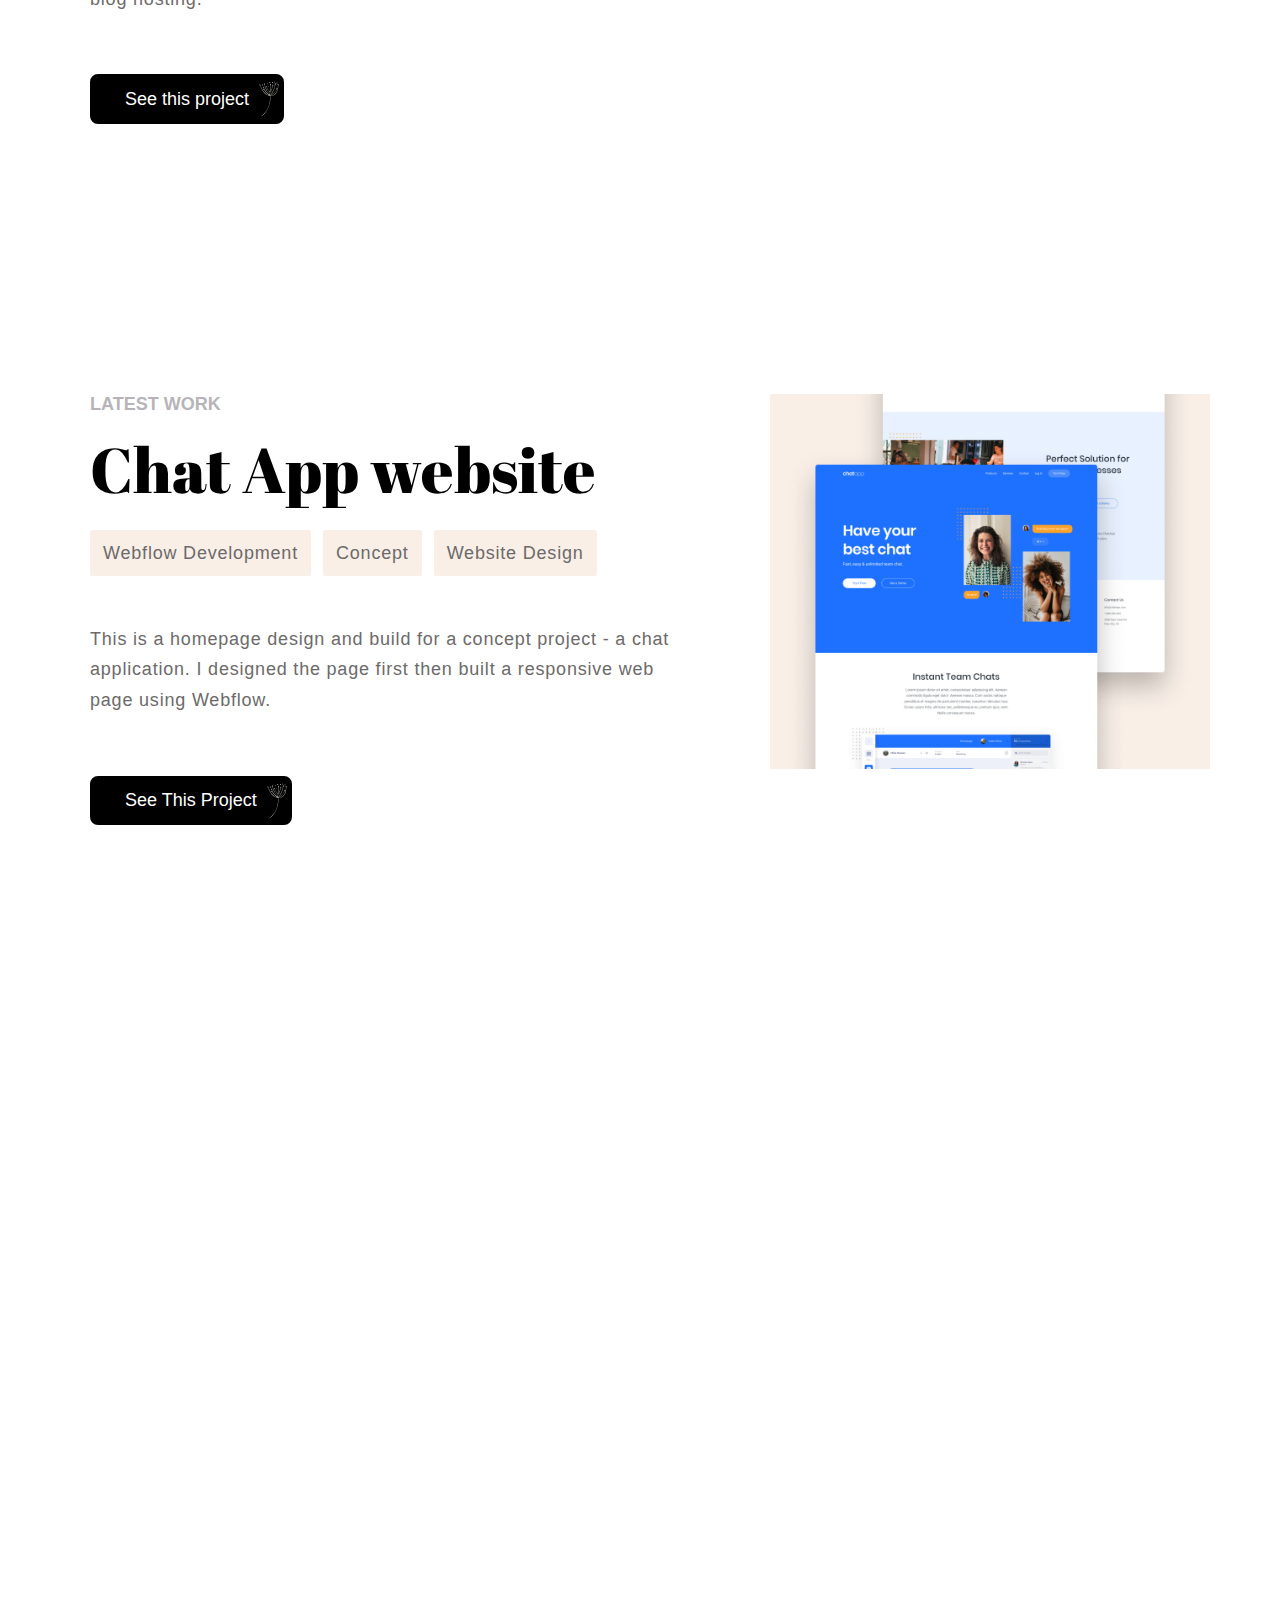
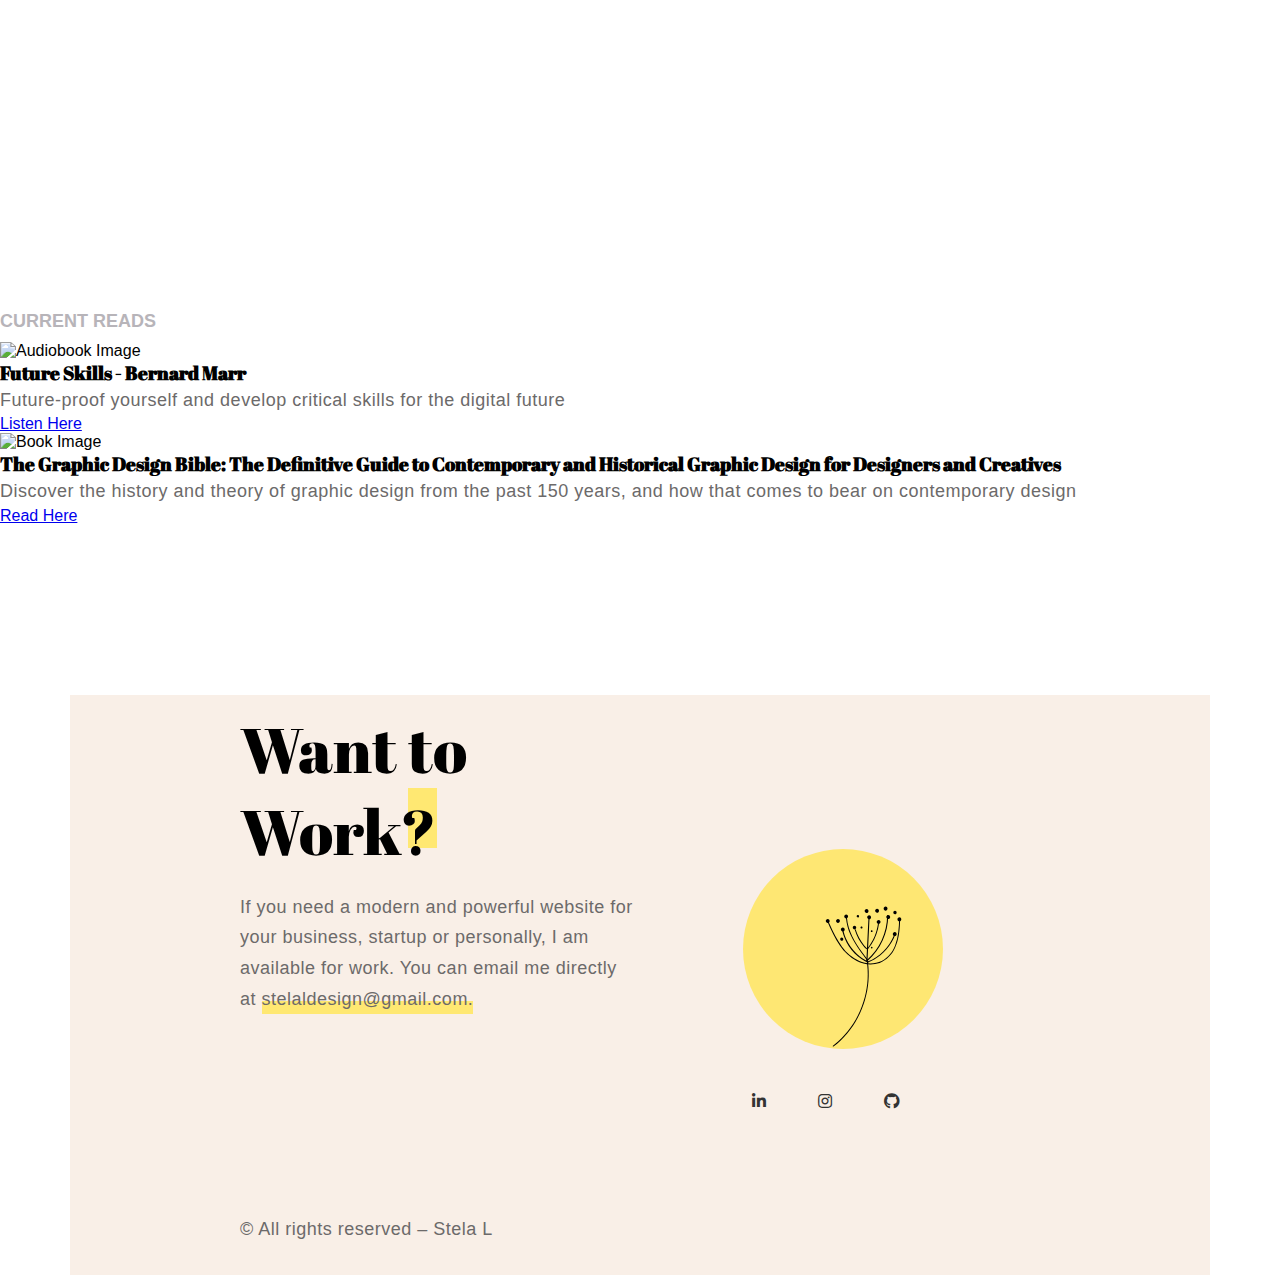
==== commit 53fde029: "Update index.html" ====
--- a/index.html
+++ b/index.html
@@ -182,7 +182,7 @@
 		  <div class="tag">
 			  <p>App Design</p>
 	    </div></div>
-        <p>Conceptual UX Case Study: Unveiling the remarkable transformation of the NatWest App, witness how I masterfully resolved navigation complexity, overcame biometric hurdles, and pioneered the integration of statements and incoming payment notifications.</p>
+        <p>In a conceptual UX case study, I explore the significant changes in the NatWest App. This study delves into how I addressed navigation challenges, resolved biometric issues, and introduced a seamless integration of statements and incoming payment notifications.</p>
         <a href="project1_natwest.html" class="button">
   <span class="link-text">See this project</span>
   <svg class="button-svg" viewBox="0 0 50 50">
@@ -323,13 +323,51 @@
     </div>
     <div class="right-side">
       <h2> Design and Research</h2>
-		<p>I am a passionate web designer dedicated to crafting beautiful and powerful digital experiences tailored for modern businesses. With a deep fascination for learning, technology, and the design process, I thrive on the opportunity to create innovative digital experiences that leave a lasting impact.&nbsp;<strong>My ultimate objective is to develop and release profitable products that serve thousands of users, enabling them to achieve their goals effectively year after year.</strong> </p> 
-		<p>As a specialist in UX research, human-computer interaction design, emerging technologies, innovation, and creativity, I am committed to pushing the boundaries of what's possible in the digital realm. Driven by a relentless curiosity and a keen eye for detail, I approach each project with enthusiasm and a user-centric mindset. By incorporating the latest industry trends and best practices, I ensure that every website I design not only looks stunning but also delivers seamless functionality and a delightful user experience. I believe that great design goes beyond aesthetics, it is about creating a meaningful connection between businesses and their target audience. Combining creativity with a data-driven approach, I continuously seek to refine my skills and stay at the forefront of the ever-evolving digital landscape.</p> 
-	  <p>Join me on this journey of innovation and excellence as we unlock the full potential of your business through the power of design. Let's collaborate and bring your vision to life! </p><p>Thank you for visiting my portfolio, and I look forward to the possibility of working together to achieve greatness in the digital world.</p>
+		<p>I'm a dedicated lifelong learner with a strong passion for UX, design, and technology.</p> <p>My expertise lies in UX research, encompassing both qualitative and quantitative research methods, acquired through my studies with the Interaction Design Foundation and hands-on experience with clients during my freelance work.</p> <p> I'm proficient in design thinking tools and methodologies, including customer journey mapping, co-creation, prototyping, and empathy mapping. When working, I consistently apply Jakob Nielsen's 10 Usability Heuristics and Don Norman's 6 principles of design.</p> <p>I also draw inspiration from renowned design processes such as IDEO, Stanford's d.School, and the British Design Council's Double Diamond model.</p> 
+
+<p> I'm skilled in using software like Adobe Illustrator, Figma, Adobe XD, Photoshop and Microsoft Office. I'm an efficient and enthusiastic learner, always eager to expand my horisons, regardless of the subject matter.</p><p> <strong>I'm also deeply passionate about making a positive impact on the world, both in terms of improving the lives of disadvantaged individuals and protecting our planet.</strong></p>
+		
+		
+  </div>
+	  <div class="right-side">
+      <h2> Achievements</h2>
+		  <p>Proud member of the Tech-Fleet community, a nonprofit organization dedicated to promoting equitable access to tech careers. I work on real Agile teams with my peers to gain real-life experience and work on socially impactful projects. </p>
+		<p>Achieved a remarkable 98% total mark in the User Research – Methods and Best Practices certificate program from the Interaction Design Foundation.</p>
+		  <p>Attained a top 10% distinction in the Data-Driven Design: Quantitative Research for UX course certificate, also from the Interaction Design Foundation.</p> 
+		  <p> Completed coursework at Birkbeck University, gaining hands-on experience in designing and building websites using HTML, CSS, and Javascript.</p>
+		  <p>Participated in the "How to Design for Neurodiversity: Inclusive Content and UX" webinar hosted by The Interaction Design Foundation, expanding my knowledge of designing for neurodiverse individuals.</p> 
+
+		  <p> Earned a top 10% distinction in "The Brain and Technology: Brain Science in Interface Design" course offered by the Interaction Design Foundation.</p>
+		
+		
+	
+		
 		
   </div>
 			</div>
 </section>
+	 <div class="container">
+        <h5 class="section-heading" id="current_reads">Current reads</h5>
+		  </div>
+	
+	 
+  <div class="carousel-container">
+	
+  <div class="carousel-slide">
+	
+    <img src="https://m.media-amazon.com/images/I/71dGdBMy3NL._SY466_.jpg" alt="Audiobook Image" height="90px">
+    <h3>Future Skills - Bernard Marr</h3>
+    <p>Future-proof yourself and develop critical skills for the digital future</p>
+    <a href="https://www.amazon.co.uk/Future-Skills-Competencies-Everyone-Succeed/dp/B0BL51DVQM/ref=tmm_aud_swatch_0?_encoding=UTF8&qid=1696924204&sr=8-1">Listen Here</a>
+  </div>
+  <div class="carousel-slide">
+    <img src="https://m.media-amazon.com/images/I/81q6aFDRBIL._SL1500_.jpg" alt="Book Image" height="90px">
+    <h3>The Graphic Design Bible: The Definitive Guide to Contemporary and Historical Graphic Design for Designers and Creatives</h3>
+    <p>Discover the history and theory of graphic design from the past 150 years, and how that comes to bear on contemporary design</p>
+    <a href="https://www.amazon.co.uk/dp/1781578575?psc=1&ref=ppx_yo2ov_dt_b_product_details">Read Here</a>
+  </div>
+
+</div>
 
     
           <!-- =====  Footer ===== -->
